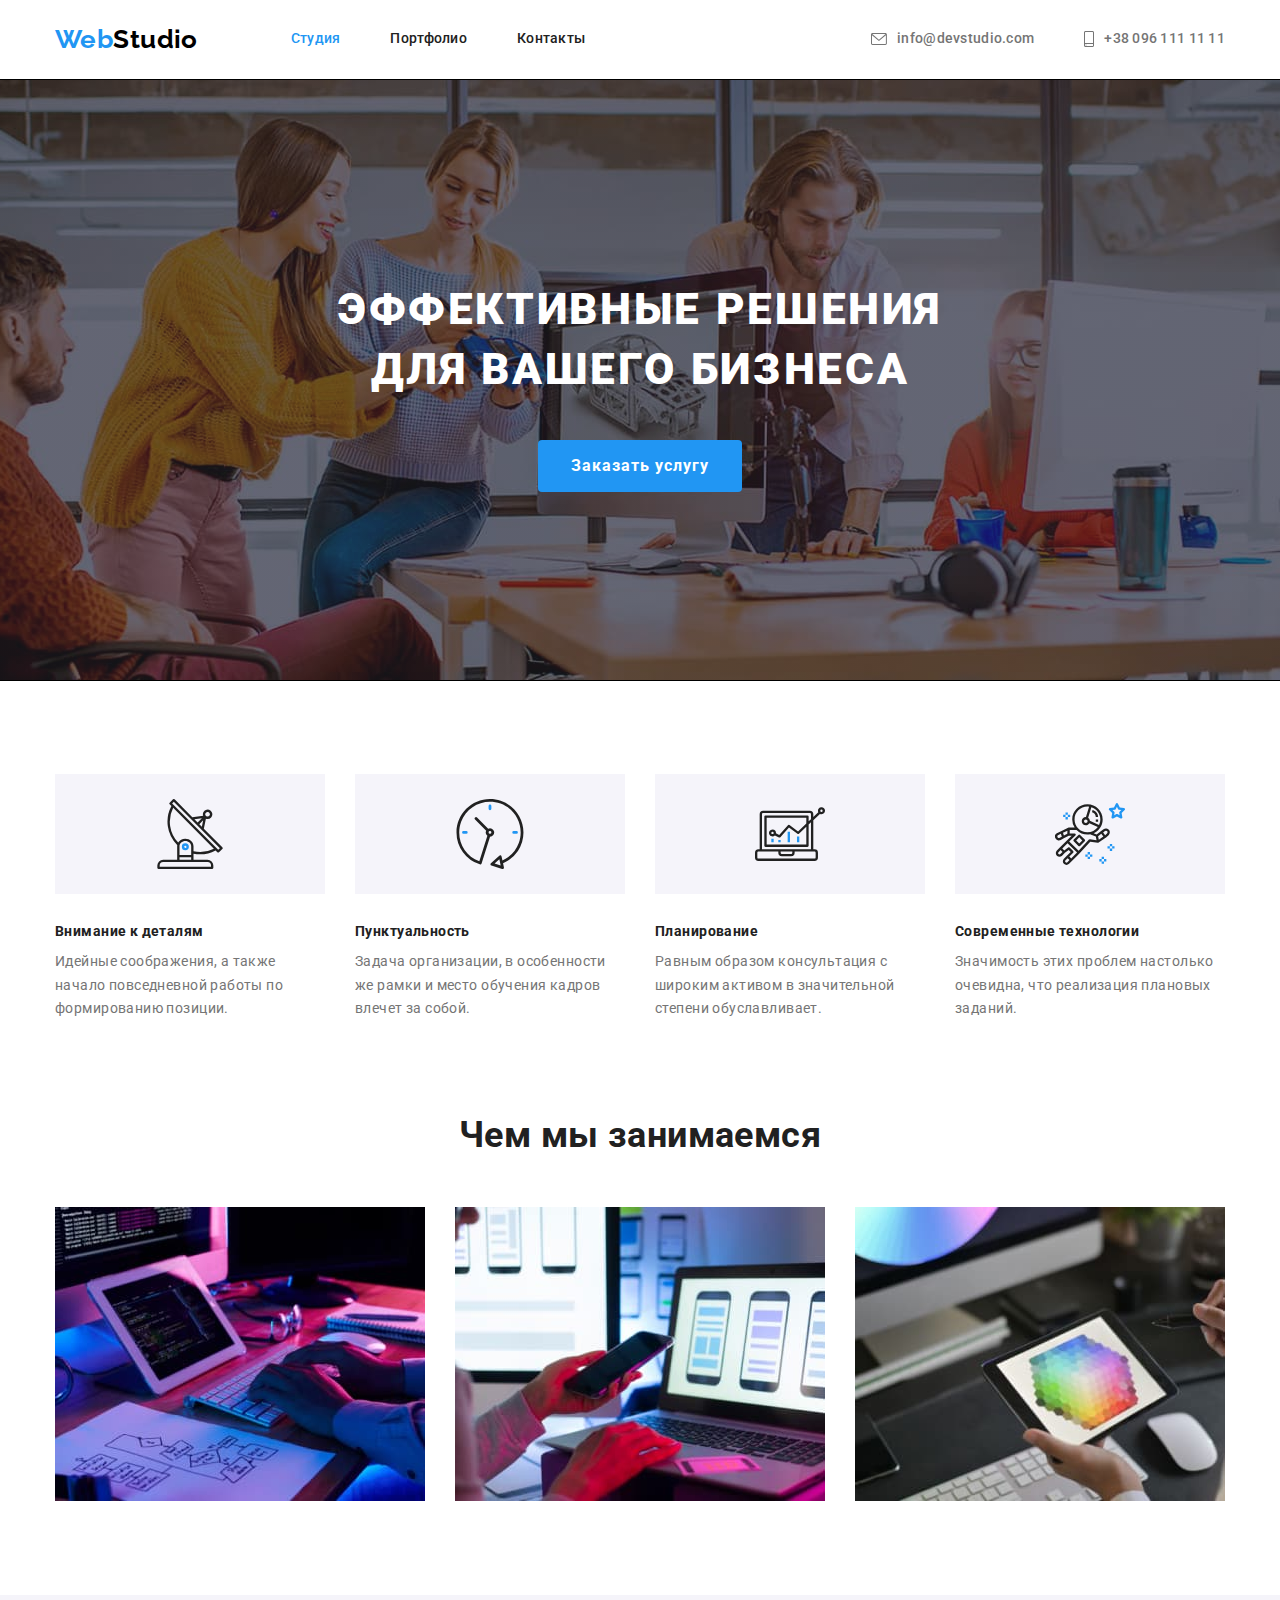
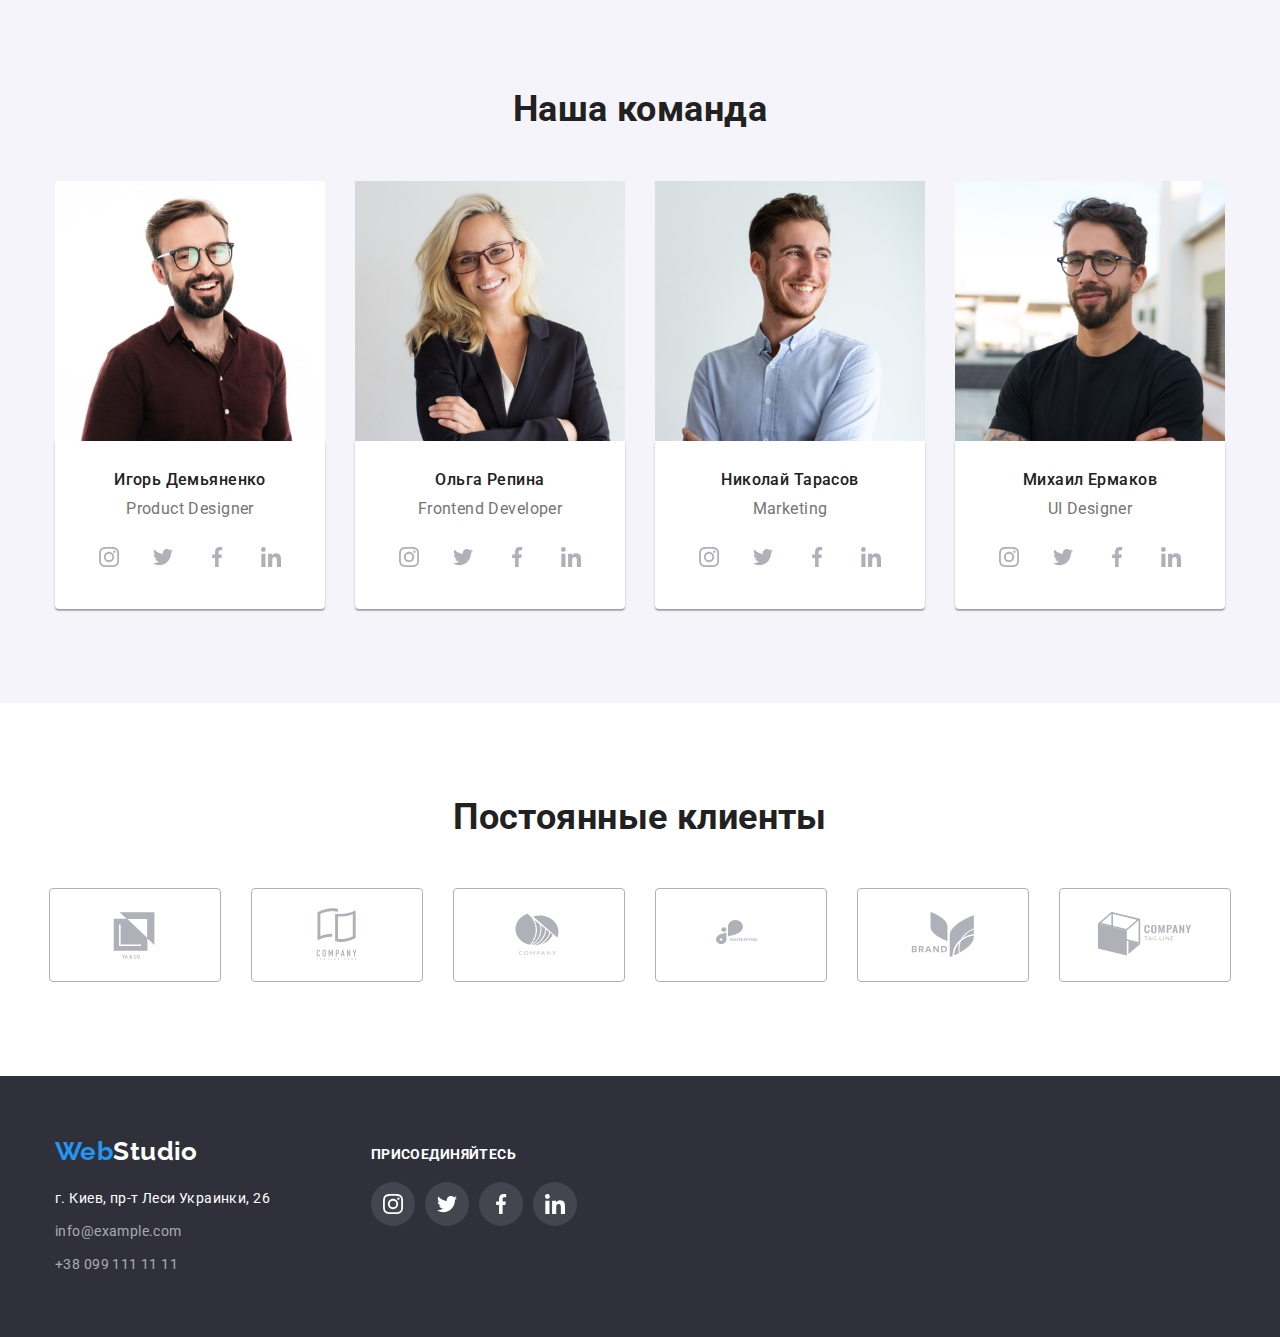
==== index.html @ cb054edd "start files" ====
<!DOCTYPE html>
<html lang="ru">
<head>
    <meta charset="UTF-8">
    <meta http-equiv="X-UA-Compatible" content="IE=edge">
    <meta name="viewport" content="width=device-width, initial-scale=1.0">
    <title>Web Studio</title>
    <link rel="preconnect" href="https://fonts.googleapis.com">
    <link rel="preconnect" href="https://fonts.gstatic.com" crossorigin>
    <link href="https://fonts.googleapis.com/css2?family=Raleway:wght@700&family=Roboto:wght@400;500;700;900&display=swap"
    rel="stylesheet">
    <link rel="stylesheet" href="https://cdnjs.cloudflare.com/ajax/libs/modern-normalize/1.1.0/modern-normalize.min.css">
    <link rel="stylesheet" href="./css/styles.css">
   
</head>
<body>
    
    <!--шапка-->
    <header class="page-header">
        <!--навігація-->
        <div class="container gen-nav">
            <nav class="main-nav">
                <a href="./index.html" class="logo"><span class="logo-web">Web</span>Studio</a>
                <ul class="navigation list">
                    <li class="item"><a href="./index.html" class="link current">Студия</a></li>
                    <li class="item"><a href="./portfolio.html" class="link">Портфолио</a></li>
                    <li class="item"><a href="" class="link">Контакты</a></li>
                </ul>
            </nav>
        <!--контакти-->
            <ul class="contacts list">
                <li class="item">
                    <svg class="icon-contact" width="16" height="12">
                        <use href="./images/sprite.svg#icon-envelope"></use>
                    </svg>
                    <a href="mailto:info@devstudio.com" class="link">info@devstudio.com</a></li>
                <li class="item">
                    <svg class="icon-contact" width="10" height="16">
                        <use href="./images/sprite.svg#icon-smartphone"></use>
                    </svg>
                    <a href="tel:+380961111111" class="link">+38 096 111 11 11</a></li>
             </ul>
        </div>
       
     
    </header>
    <!--головий контент стортінки-->
    <main>
        
    <!--герой--> 
        <section class="section hero">
            <h1 class="title centered">Эффективные решения для вашего бизнеса</h1>
            <button type="button" class="button main">Заказать услугу</button>
        </section>
        <!--Особенности-->
        <section class="features section section-bottom">
            <div class="container">
                <h2 class="title-main">Особенности</h2>
                <ul class="list list-collection">
                    <li class="item">
                        <div class="box-icon-features">
                            <svg class="icon-features">
                                <use href="./images/sprite.svg#icon-antenna"></use>
                            </svg>
                        </div>
                        <h3 class="title">Внимание к деталям</h3>
                        <p class="text">Идейные соображения, а также начало повседневной работы по формированию позиции.</p>
                    </li>
                    <li class="item">
                        <div class="box-icon-features">
                            <svg class="icon-features">
                            <use href="./images/sprite.svg#icon-clock"></use>
                        </svg></div>
                        
                        <h3 class="title">Пунктуальность</h3>
                        <p class="text">Задача организации, в особенности же рамки и место обучения кадров влечет за собой.</p>
                    </li>
                    <li class="item">
                        <div class="box-icon-features">
                            <svg class="icon-features">
                                <use href="./images/sprite.svg#icon-diagram"></use>
                            </svg>
                        </div>
                        
                        <h3 class="title">Планирование</h3>
                        <p class="text">Равным образом консультация с широким активом в значительной степени обуславливает.</p>
                    </li>
                    <li class="item">
                        <div class="box-icon-features">
                            <svg class="icon-features">
                                <use href="./images/sprite.svg#icon-astronaut"></use> </svg>
                        </div>
                                           
                        <h3 class="title">Современные технологии</h3>
                        <p class="text">Значимость этих проблем настолько очевидна, что реализация плановых заданий.</p>
                    </li>
                </ul>
            </div>
        </section>
        <!--Чем мы занимаемся-->
        <section class="working section">
            <div class="container">
                <h2 class="title centered">Чем мы занимаемся</h2>
                <ul class="works list list-collection">
                    <li class="item"><img src="./images/box_1.jpg" alt="Разработка продукта" width="370"></li>
                    <li class="item"><img src="./images/box_2.jpg" alt="Создание визуальных эффектов" width="370"></li>
                    <li class="item"><img src="./images/box_3.jpg" alt="Дизайн" width="370"></li>
                </ul>
            </div>
        </section>
        <!--Наша команда-->
        <section class="team section">
            <div class="container">
                <h2 class="title centered">Наша команда</h2>
                <ul class="list list-collection">
                    <li class="item">
                        <img class="team-img" src="./images/card-1.jpg" alt="Игорь Демьяненко" width="270">
                        <div class="team-card-title">
                        <h3 class="name centered">Игорь Демьяненко</h3>
                        <p class="position centered">Product Designer</p>
                        <ul class="social-list list">
                            <li class="social-item">
                                <a class="social-link" href="">
                                    <svg class="social-icon">
                                    <use href="./images/sprite.svg#icon-instagram"></use>
                                    </svg>
                                </a>
                            </li>
                            <li class="social-item">
                                <a class="social-link" href="">
                                    <svg class="social-icon">
                                    <use href="./images/sprite.svg#icon-twitter"></use>
                                    </svg>
                                </a>
                            </li>
                            <li class="social-item">
                                <a href="" class="social-link">
                                    <svg class="social-icon">
                                        <use href="./images/sprite.svg#icon-facebook"></use>
                                    </svg>
                                </a>
                            </li>
                            <li class="social-item">
                                <a class="social-link" href="">
                                    <svg class="social-icon">
                                    <use href="./images/sprite.svg#icon-linkedin"></use>
                                    </svg>
                                </a>
                            </li>
                        </ul>
                        </div>
                                              
                    </li>
                    <li class="item">
                        <img class="team-img" src="./images/card_2.jpg" alt="Ольга Репина" width="270">
                        <div class="team-card-title">
                        <h3 class="name centered">Ольга Репина</h3>
                        <p class="position centered">Frontend Developer</p>
                        <ul class="social-list list">
                            <li class="social-item">
                                <a class="social-link" href="">
                                    <svg class="social-icon">
                                        <use href="./images/sprite.svg#icon-instagram"></use>
                                    </svg>
                                </a>
                            </li>
                            <li class="social-item">
                                <a class="social-link" href="">
                                    <svg class="social-icon">
                                        <use href="./images/sprite.svg#icon-twitter"></use>
                                    </svg>
                                </a>
                            </li>
                            <li class="social-item">
                                <a href="" class="social-link">
                                    <svg class="social-icon">
                                        <use href="./images/sprite.svg#icon-facebook"></use>
                                    </svg>
                                </a>
                            </li>
                            <li class="social-item">
                                <a class="social-link" href="">
                                    <svg class="social-icon">
                                        <use href="./images/sprite.svg#icon-linkedin"></use>
                                    </svg>
                                </a>
                            </li>
                        </ul>
                        </div>
                    </li>         
                
                    <li class="item">
                        <img class="team-img" src="./images/card_3.jpg" alt="Николай Тарасов" width="270">
                        <div class="team-card-title">
                        <h3 class="name centered">Николай Тарасов</h3>
                        <p class="position centered">Marketing</p>
                        <ul class="social-list list">
                            <li class="social-item">
                                <a class="social-link" href="">
                                    <svg class="social-icon">
                                        <use href="./images/sprite.svg#icon-instagram"></use>
                                    </svg>
                                </a>
                            </li>
                            <li class="social-item">
                                <a class="social-link" href="">
                                    <svg class="social-icon">
                                        <use href="./images/sprite.svg#icon-twitter"></use>
                                    </svg>
                                </a>
                            </li>
                            <li class="social-item">
                                <a href="" class="social-link">
                                    <svg class="social-icon">
                                        <use href="./images/sprite.svg#icon-facebook"></use>
                                    </svg>
                                </a>
                            </li>
                            <li class="social-item">
                                <a class="social-link" href="">
                                    <svg class="social-icon">
                                        <use href="./images/sprite.svg#icon-linkedin"></use>
                                    </svg>
                                </a>
                            </li>
                        </ul>
                        </div>
                    </li>
                    <li class="item">
                        <img class="team-img" src="./images/card_4.jpg" alt="Михаил Ермаков" width="270">
                        <div class="team-card-title">
                        <h3 class="name centered">Михаил Ермаков</h3>
                        <p class="position centered">UI Designer</p>
                        <ul class="social-list list">
                            <li class="social-item">
                                <a class="social-link" href="">
                                    <svg class="social-icon">
                                        <use href="./images/sprite.svg#icon-instagram"></use>
                                    </svg>
                                </a>
                            </li>
                            <li class="social-item">
                                <a class="social-link" href="">
                                    <svg class="social-icon">
                                        <use href="./images/sprite.svg#icon-twitter"></use>
                                    </svg>
                                </a>
                            </li>
                            <li class="social-item">
                                <a href="" class="social-link">
                                    <svg class="social-icon">
                                        <use href="./images/sprite.svg#icon-facebook"></use>
                                    </svg>
                                </a>
                            </li>
                            <li class="social-item">
                                <a class="social-link" href="">
                                    <svg class="social-icon">
                                        <use href="./images/sprite.svg#icon-linkedin"></use>
                                    </svg>
                                </a>
                            </li>
                        </ul>
                        </div>
                    </li>
                
                </ul>
            </div>
        </section>
        <!--   клиенти      -->
        <section class="clients section">
            <div class="container">
                <h2 class="title centered">Постоянные клиенты</h2>
                <ul class="clients-list list">
                    <li class="clients-item">
                        <a class="clients-link" href="">
                            <svg class="clients-icon">
                                <use href="./images/sprite.svg#icon-Logo-1"></use>
                            </svg>
                        </a>
                    </li>
                    <li class="clients-item">
                        <a class="clients-link" href="">
                            <svg class="clients-icon">
                                <use href="./images/sprite.svg#icon-Logo-2"></use>
                            </svg>
                        </a>
                    </li>
                    <li class="clients-item">
                        <a class="clients-link" href="">
                            <svg class="clients-icon">
                                <use href="./images/sprite.svg#icon-Logo-3"></use>
                            </svg>
                        </a>
                    </li>
                    <li class="clients-item">
                        <a class="clients-link" href="">
                            <svg class="clients-icon">
                                <use href="./images/sprite.svg#icon-Logo-4"></use>
                            </svg>
                        </a>
                    </li>
                    <li class="clients-item">
                        <a class="clients-link" href="">
                            <svg class="clients-icon">
                                <use href="./images/sprite.svg#icon-Logo-5"></use>
                            </svg>
                        </a>
                    </li>
                    <li class="clients-item">
                        <a class="clients-link" href="">
                            <svg class="clients-icon">
                                <use href="./images/sprite.svg#icon-Logo-6"></use>
                            </svg>
                        </a>
                    </li>
                </ul>
            </div>
        </section>
    </main>
    <!--футер-->
    <footer class="page-footer">
        <div class="main-footer-menu container">
            <div>
                <a href="./index.html" class="logo footer"><span class="logo-web">Web</span>Studio</a>
                <address>
                    <div class="footer-menu">
                        <ul class="adds list">
                            <li class="adds-item">
                                <a href="https://goo.gl/maps/piqngm7oDQpEDh6u6" target="_blank" rel="noopener nofollow noreferrer"
                                    class="location">г. Киев, пр-т Леси
                                    Украинки, 26</a>
                            </li>
                            <li class="adds-item">
                                <a href="mailto:info@example.com" class="link">info@example.com</a>
                            </li>
                            <li class="adds-item">
                                <a href="tel:+380991111111" class="link">+38 099 111 11 11</a>
                            </li>
                        </ul>
                    </div>
                </address>
            </div>
               <div class="footer-social-list">
                <h2 class="footer-title">присоединяйтесь</h2>
                <ul class="social-list list">
                    <li class="social-item footer-social-item">
                        <a class="social-link" href="">
                            <svg class="social-icon footer-social-icon">
                                <use href="./images/sprite.svg#icon-instagram"></use>
                            </svg>
                        </a>
                    </li>
                    <li class="social-item footer-social-item">
                        <a class="social-link" href="">
                            <svg class="social-icon footer-social-icon">
                                <use href="./images/sprite.svg#icon-twitter"></use>
                            </svg>
                        </a>
                    </li>
                    <li class="social-item footer-social-item">
                        <a class="social-link" href="">
                            <svg class="social-icon footer-social-icon">
                                <use href="./images/sprite.svg#icon-facebook"></use>
                            </svg>
                        </a>
                    </li>
                    <li class="social-item footer-social-item">
                        <a class="social-link" href="">
                            <svg class="social-icon footer-social-icon">
                                <use href="./images/sprite.svg#icon-linkedin"></use>
                            </svg>
                        </a>
                    </li>
                </ul>
            
            </div>     
        </div>
    </footer>
    
</body>
</html>
---- css/styles.css ----
:root {
    --primary-text-color: #757575;
    --title-color: #212121;
    --accent-color: #2196F3;
    --logo-color: #000000;
    --primary-white-color: #FFFFFF;
    --btn-bg-color: #F5F4FA;
    --bg-grey-color: #F5F4FA;
    --bg-dark-color: #2F303A;
    --border-hdr-color: #ECECEC;
}

body {
    color: var(--primary-text-color);
    background-color: var(--primary-white-color);
    font-family: 'Roboto', sans-serif;
    letter-spacing: 0.03em;
    font-size: 14px;
}
img {
    display: block;
    border: 0;
}

.list {
    list-style: none;
    padding: 0;
    margin: 0;
}

.contacts .link:hover,
.contacts .link:focus {
    color: var(--accent-color);
}
.list-collection{
    display: flex;
    flex-wrap: wrap;
    gap: 30px;
}
.centered {
    text-align: center;
}


/* логотип */
.logo {
    margin-right: 93px;
    color: var(--logo-color);
}
.logo-web {
    color: var(--accent-color);
}
.logo,
.logo-web{
    display: flex;
    font-family: 'Raleway';
    font-weight: 700;
    font-size: 26px;
    line-height: 1.19;
    text-decoration: none;
}

/* навигация сайта */
.page-header{
    padding-top: 24px;
    padding-bottom: 24px;
    border-bottom: 1px solid var(--border-hdr-color);
}
.gen-nav{
    display: flex;
    align-items: center;
    justify-content: space-between;
}
.main-nav{
    align-items: center;
    display: flex;

}
.navigation{
    display: flex;
    column-gap: 50px;
}

.navigation .link {
    display: block;
    color: var(--title-color);
    font-weight: 500;
    line-height: 1.14;
    letter-spacing: 0.02em;
    text-decoration: none;
}
.navigation .link:hover,
.navigation .link:focus {
    color: var(--accent-color);
}
.navigation .link.current {
    color: var(--accent-color);
}
/* контакти */
.contacts{
    display: flex;
    align-items: center;
    gap: 50px;
    }
    .contacts .item{
        display: flex;
        align-items: center;
    }

.contacts .link {
    color: var(--primary-text-color);
    font-weight: 500;
    line-height: 1.14;
    letter-spacing: 0.02em;
    text-decoration: none;
}
.container {
    margin-right: auto;
    margin-left: auto;
    width: 1200px;
    padding: 0 15px;
}

.icon-contact {
    margin-right: 10px;
   
}

/* герой */
.hero {
    max-width: 1600px;
    height: 600px;
    margin-left: auto;
    margin-right: auto;
    outline: 1px solid black;
    background-color: #C4C4C4;    background-image:linear-gradient(to right,
        rgba(47, 48, 58, 0.4),
        rgba(47, 48, 58, 0.4)),
    url(../images/hero-bgi.jpg);
    background-repeat: no-repeat;
    background-size: cover;
    background-position: center;
}
.hero .title{
    width: 700px;
    margin-top: 106px;
    margin-bottom: 40px;
    margin-right: auto;
    margin-left: auto;
    color: var(--primary-white-color);
    font-weight: 900;
    font-size: 44px;
    line-height: 1.36;
    letter-spacing: 0.06em;
    text-transform: uppercase;
}
.section{
    padding-top: 94px;
    padding-bottom: 94px;
}



/* button */
.button.main {
    display: block;
    margin: auto;
    border: 1px solid transparent;
    border-radius: 4px;
    padding: 10px 32px;
    min-width: 200px;
    font-family: inherit;
    color: var(--primary-white-color);
    background-color: var(--accent-color);
    font-weight: 700;
    font-size: 16px;
    line-height: 1.87;
    letter-spacing: 0.06em;
    cursor: pointer;
}
.button.main:hover{
    background: #188CE8;
}
.button.filter {
    display: block;
    font-family: inherit;
    border: 1px solid transparent;
    border-radius: 4px;
    padding: 6px 22px;
    color: var(--title-color);
    background-color: var(--btn-bg-color);
    font-weight: 500;
    font-size: 16px;
    line-height: 1.62;
    letter-spacing: 0.03em;
    cursor: pointer;

}
.button.filter:hover,
.button.filter:focus {
    color: var(--primary-white-color);
    background-color: var(--accent-color);
}
/* Особенности */
.section-bottom{
    padding-bottom: 0;
}
.features .title-main,
.portfolio .title {
    position: absolute;
    width: 1px;
    height: 1px;
    margin: -1px;
    border: 0;
    padding: 0;
    white-space: nowrap;
    clip-path: inset(100%);
    clip: rect(0 0 0 0);
    overflow: hidden;
}


.features .item{
    width: calc((100% - 90px) / 4 );
}

.features .title {
    margin-top: 0;
    margin-bottom: 10px;
    color: var(--title-color);
    font-size: 14px;
    line-height: 1.14;
    text-decoration: none;
}
.features .text{
    line-height: 1.7;
    margin-top: 0;
    margin-bottom: 0;
}
.box-icon-features{
    display: flex;
    width: 270px;
    height: 120px;
    background-color: var(--bg-grey-color);
    justify-content: center;
    align-items: center;
    margin-bottom: 30px;
}

.icon-features{
    width: 70px;
    height: 70px;
    justify-content: center;
    align-items: center;
}
/* Чем мы занимаемся */
.working .title,
.clients .title{
    margin-top: 0;
    margin-bottom: 50px;
    
}

.working .title,
.team .title,
.clients .title {
    color: var(--title-color);
    font-size: 36px;
    line-height: 1.16;
}

.works .item{
    width: calc((100% - 60px) / 3);
}

/* Наша команда */
.team {
    background-color: var(--bg-grey-color);
}

.team .item{
    width: calc((100% - 90px) / 4);
}

.team .title{
    margin-top: 0;
    margin-bottom: 50px;
}

.team .name {
    margin-bottom: 10px;
    margin-top: 0;
    color: var(--title-color);
    font-weight: 500;
    font-size: 16px;
    line-height: 1.18; 
}
.team .position {
    margin-top: 0;
    margin-bottom: 16px;
    font-size: 16px;
    line-height: 1.18;   
}
.team-card-title{
    padding-top: 30px;
    padding-bottom: 30px;
    padding-right: 10px;
    padding-left: 10px;
    box-shadow: 0px 1px 3px rgba(0, 0, 0, 0.12), 0px 1px 1px rgba(0, 0, 0, 0.14), 0px 2px 1px rgba(0, 0, 0, 0.2);
    border-radius: 0px 0px 4px 4px;
    background-color: var(--primary-white-color);
}

.social-list{
    display: flex;
    justify-content: center;
    column-gap: 10px;

}

.social-link{
    display: flex;
    justify-content: center;
    align-items: center;
    width: 44px;
    height: 44px;
    border-radius: 50%;
}

.social-link:hover,
.social-link:focus {
    background-color: var(--accent-color);
}
.social-icon{
    width: 20px;
    height: 20px;
    fill: #AFB1B8;
}

.social-link:hover .social-icon,
.social-link:focus .social-icon{
    fill: var(--primary-white-color);
}

/* клиенти */

.clients-list{
    display: flex;
    justify-content: center;
    column-gap: 30px;
}
.clients-item{
    border: 1px solid #AFB1B8;
    border-radius: 4px;
}
.clients-link{
    display: flex;
    justify-content: center;
    align-items: center;
    width: 170px;
    height: 92px;

}
.clients-icon{
    width: 106px;
    height: 60px;
    fill: #AFB1B8;
}
.clients-link:hover,
.clients-link:focus{
    border: 1px solid var(--accent-color);
    box-shadow: 0px 4px 4px rgba(0, 0, 0, 0.25),
                0px 4px 4px rgba(0, 0, 0, 0.25);
   
}
.clients-link:hover .clients-icon,
.clients-link:focus .clients-icon{
    fill: var(--accent-color);
}


/* портфолио */
.portfolio .project{
    color: var(--title-color);
    font-size: 18px;
    line-height: 2; 
    letter-spacing: 0.06em;
}
.portfolio .desc{
    font-size: 16px;
    line-height: 1.87;
}
.button.filter.current {
    background-color: var(--accent-color);
    color: var(--primary-white-color);
}
.menu.list {
    display: flex;
    justify-content: center;
    gap: 8px;
    margin-top: 0;
    margin-bottom: 50px;
}
.menu-item:hover,
.menu-item:focus{
    box-shadow: 0px 3px 1px rgba(0, 0, 0, 0.1),
        0px 1px 2px rgba(0, 0, 0, 0.08),
        0px 2px 2px rgba(0, 0, 0, 0.12);
}

.product .project{
    margin-top: 0;
    margin-bottom: 4px;
}
.product .desc{
    margin-top: 0;
    margin-bottom: 0;
}
.project-title {
    padding-top: 20px;
    padding-bottom: 20px;
    padding-right: 24px;
    padding-left: 24px;
    border: 1px solid #EEEEEE;
    border-top: 1px solid transparent;
}
.product .item{
    width: calc((100% - 60px) / 3);
}
.product-item:hover{
    box-shadow: 0px 1px 1px rgba(0, 0, 0, 0.12),
        0px 4px 4px rgba(0, 0, 0, 0.06),
        1px 4px 6px rgba(0, 0, 0, 0.16);
}

/* футер */
address {
    font-style: normal;
}

.page-footer {
    background-color: var(--bg-dark-color);
    padding-top: 60px;
    padding-bottom: 60px;
}
.logo.footer{
    margin-bottom: 20px;
    color: var(--primary-white-color);
}

.adds {
    display: flex;
    flex-direction: column;
    gap: 9px;
    line-height: 1.7;
}

.adds .location {
    color: var(--primary-white-color);
    text-decoration: none;
}
.adds .link {
    color: rgba(255, 255, 255, 0.6);
    text-decoration: none;
    
}
.adds .link:hover,
.adds .link:focus {
    color: var(--accent-color);
}
.main-footer-menu{
    display: flex;
    column-gap: 70px;
}
.footer-social-list{
    padding: 10px;
}
.fotter-menu {
    display: flex;
    justify-content: center;
    align-items: center;
}
.footer-social-item{
    background-color: rgba(255, 255, 255, 0.1);
    border-radius: 50%;
}

.footer-social-icon{
    fill: var(--primary-white-color);
}
.footer-title{
    margin-top: 0;
    margin-bottom: 20px;
    font-weight: 700;
    font-size: 14px;
    line-height: 16px;
    letter-spacing: 0.03em;
    text-transform: uppercase;
    color: var(--primary-white-color);
}
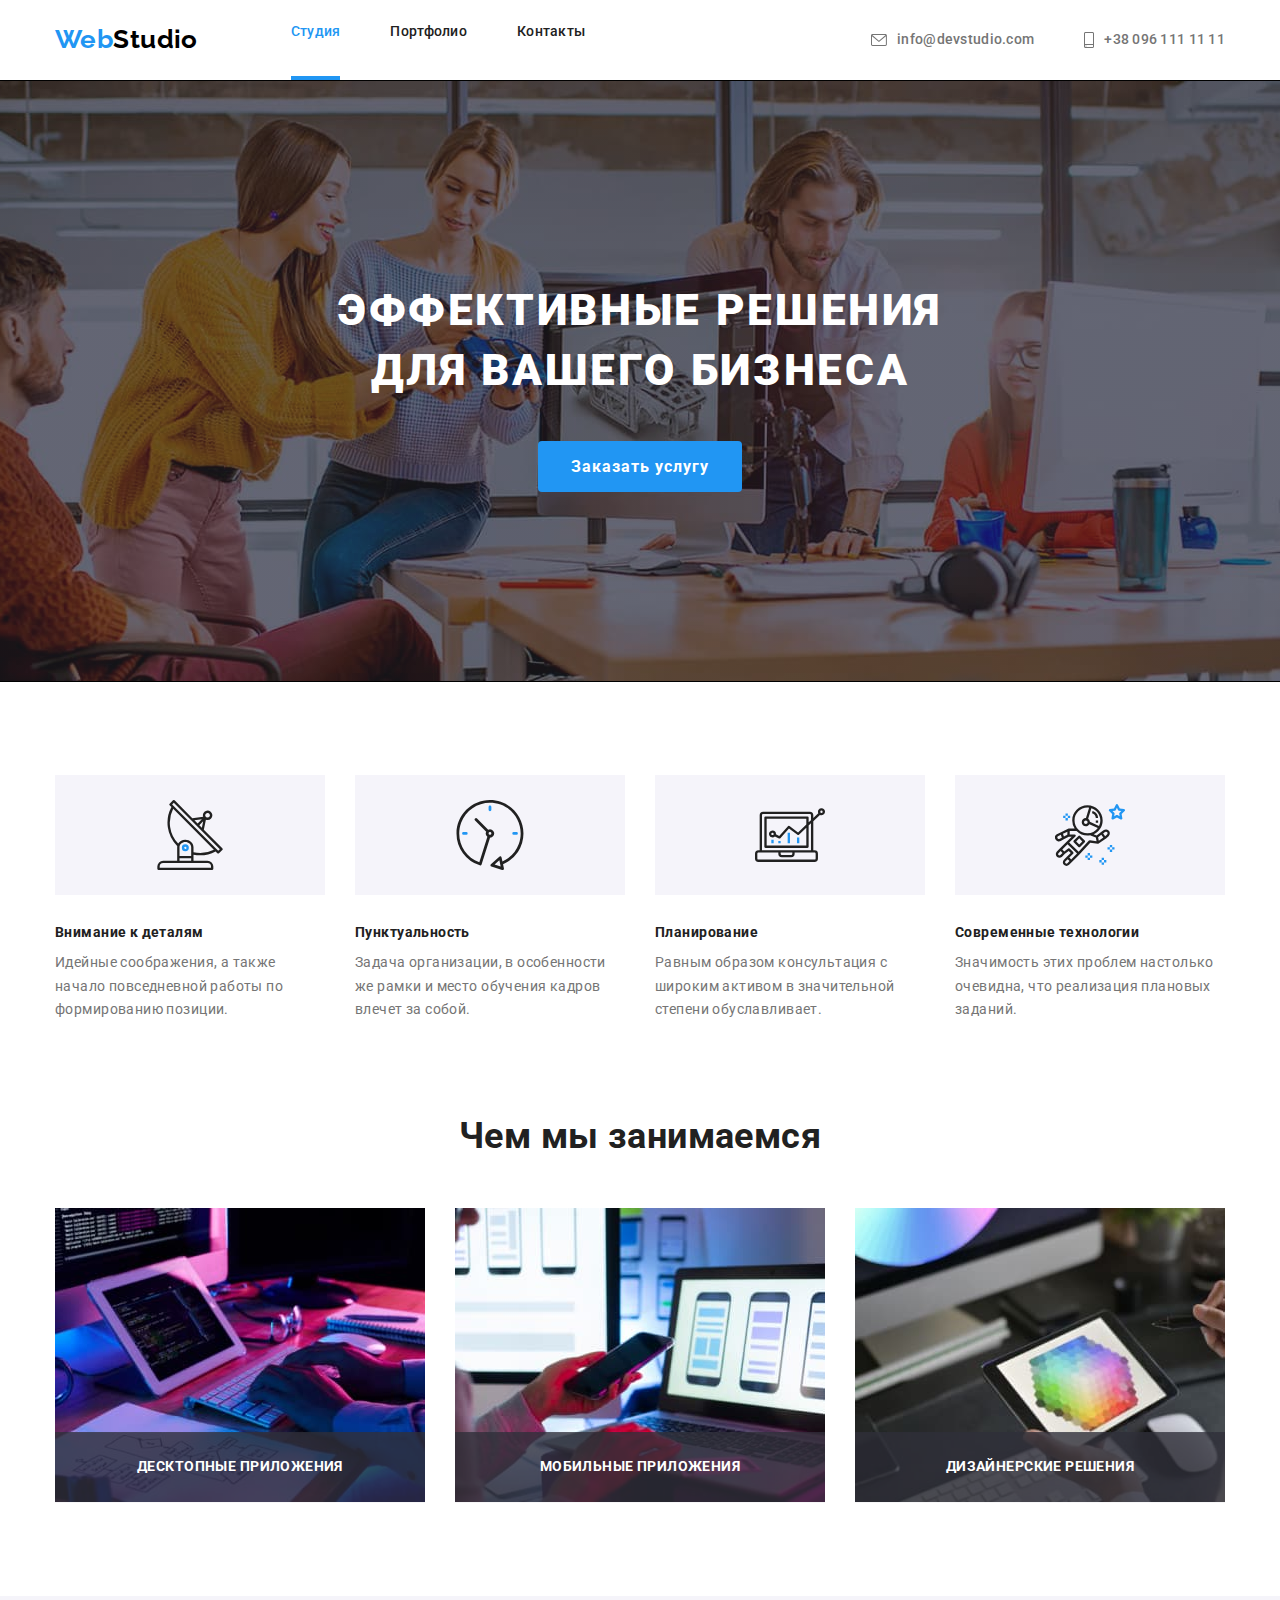
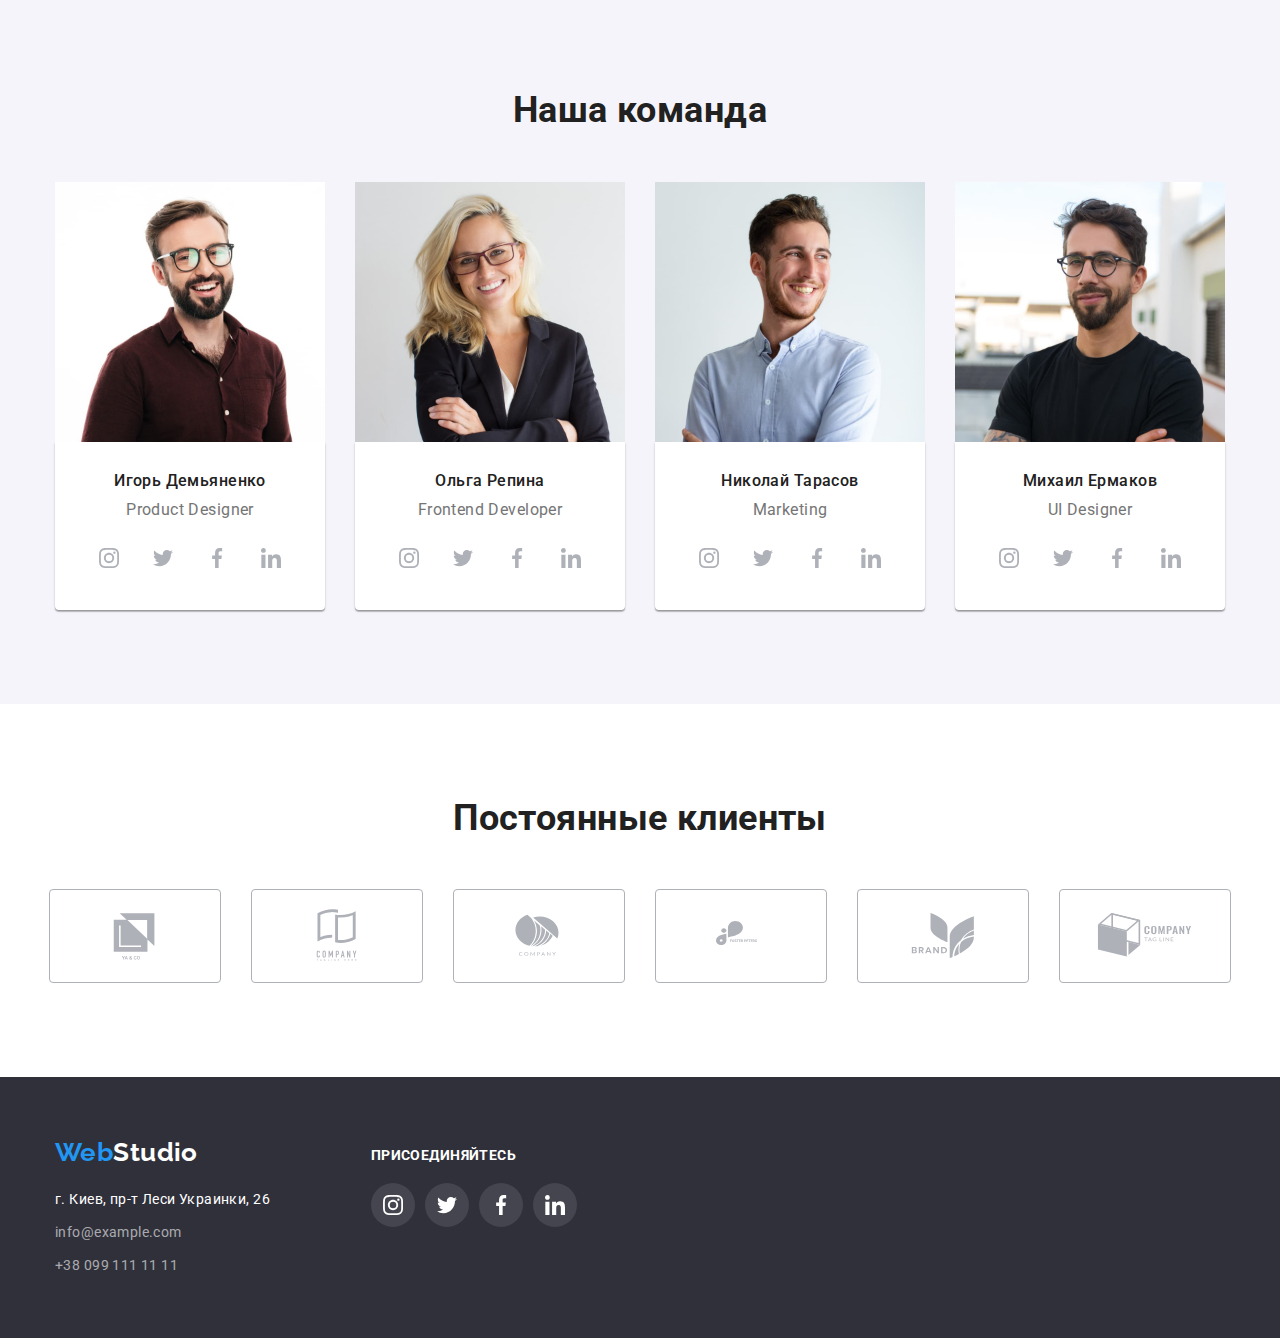
==== commit c5b7ccdc: "modal" ====
--- a/index.html
+++ b/index.html
@@ -50,7 +50,7 @@
     <!--герой--> 
         <section class="section hero">
             <h1 class="title centered">Эффективные решения для вашего бизнеса</h1>
-            <button type="button" class="button main">Заказать услугу</button>
+            <button type="button" class="button main" data-modal-open>Заказать услугу</button>
         </section>
         <!--Особенности-->
         <section class="features section section-bottom">
@@ -102,9 +102,21 @@
             <div class="container">
                 <h2 class="title centered">Чем мы занимаемся</h2>
                 <ul class="works list list-collection">
-                    <li class="item"><img src="./images/box_1.jpg" alt="Разработка продукта" width="370"></li>
-                    <li class="item"><img src="./images/box_2.jpg" alt="Создание визуальных эффектов" width="370"></li>
-                    <li class="item"><img src="./images/box_3.jpg" alt="Дизайн" width="370"></li>
+                    <li class="item">
+                        <div class="works-group">
+                            <img class="works-pic" src="./images/box_1.jpg" alt="Разработка продукта" width="370">
+                            <p class="works-overlay centered">Десктопные приложения</p></div>
+                    </li>
+                    <li class="item">
+                        <div>
+                            <img class="works-pic"  src="./images/box_2.jpg" alt="Создание визуальных эффектов" width="370">
+                            <p class="works-overlay centered">Мобильные приложения</p></div>
+                    </li>
+                    <li class="item">
+                        <div>
+                            <img class="works-pic" src="./images/box_3.jpg" alt="Дизайн" width="370">
+                            <p class="works-overlay centered">Дизайнерские решения</p></div>
+                    </li>
                 </ul>
             </div>
         </section>
@@ -377,6 +389,15 @@
             </div>     
         </div>
     </footer>
-    
+    <div class="backdrop is-hidden" data-modal>
+        <div class="modal">
+            <button class="modal-close-btn" data-modal-close>
+                <svg class="modal-close-btn-icon" width="18" height="18">
+                    <use href="./images/sprite.svg#icon-close-btn"></use>
+                </svg>
+            </button>
+        </div>
+    </div>
+    <script src="./jc/modal.js"></script>
 </body>
 </html> --- a/css/styles.css
+++ b/css/styles.css
@@ -8,6 +8,7 @@
     --bg-grey-color: #F5F4FA;
     --bg-dark-color: #2F303A;
     --border-hdr-color: #ECECEC;
+    --transition-dur-func: 250ms cubic-bezier(0.4, 0, 0.2, 1);
 }
 
 body {
@@ -88,6 +89,7 @@
     line-height: 1.14;
     letter-spacing: 0.02em;
     text-decoration: none;
+    transition: color var(--transition-dur-func);
 }
 .navigation .link:hover,
 .navigation .link:focus {
@@ -95,6 +97,15 @@
 }
 .navigation .link.current {
     color: var(--accent-color);
+}
+.link.current::after{
+    display: inline-block;
+    content: "";
+    width: 100%;
+    height: 4px;
+    background-color: var(--accent-color);
+    position: relative;
+    bottom: -28px;
 }
 /* контакти */
 .contacts{
@@ -113,6 +124,7 @@
     line-height: 1.14;
     letter-spacing: 0.02em;
     text-decoration: none;
+    transition: color var(--transition-dur-func);
 }
 .container {
     margin-right: auto;
@@ -177,9 +189,10 @@
     line-height: 1.87;
     letter-spacing: 0.06em;
     cursor: pointer;
+    transition: background-color var(--transition-dur-func);
 }
 .button.main:hover{
-    background: #188CE8;
+    background-color: #188CE8;
 }
 .button.filter {
     display: block;
@@ -194,6 +207,7 @@
     line-height: 1.62;
     letter-spacing: 0.03em;
     cursor: pointer;
+    transition: color var(--transition-dur-func), background-color var(--transition-dur-func);
 
 }
 .button.filter:hover,
@@ -270,7 +284,24 @@
 }
 
 .works .item{
+    position: relative;
     width: calc((100% - 60px) / 3);
+}
+.works-overlay{
+    position: absolute;
+    margin: 0;
+    width: 100%;
+    padding-top: 27px;
+    padding-bottom: 27px;
+    transform: translateY(-100%);
+    transition: transform var(--transition-dur-func);
+    font-weight: 700;
+        font-size: 14px;
+        line-height: 1.14;
+        letter-spacing: 0.03em;
+        text-transform: uppercase;
+        color: var(--primary-white-color);
+        background-color: rgba(47, 48, 58, 0.8);
 }
 
 /* Наша команда */
@@ -325,6 +356,7 @@
     width: 44px;
     height: 44px;
     border-radius: 50%;
+    transition: background-color var(--transition-dur-func);
 }
 
 .social-link:hover,
@@ -359,6 +391,7 @@
     align-items: center;
     width: 170px;
     height: 92px;
+    transition: box-shadow var(--transition-dur-func);
 
 }
 .clients-icon{
@@ -400,6 +433,9 @@
     gap: 8px;
     margin-top: 0;
     margin-bottom: 50px;
+}
+.menu-item{
+    transition: box-shadow var(--transition-dur-func);
 }
 .menu-item:hover,
 .menu-item:focus{
@@ -426,12 +462,40 @@
 }
 .product .item{
     width: calc((100% - 60px) / 3);
+    transition: box-shadow var(--transition-dur-func);
 }
 .product-item:hover{
     box-shadow: 0px 1px 1px rgba(0, 0, 0, 0.12),
         0px 4px 4px rgba(0, 0, 0, 0.06),
         1px 4px 6px rgba(0, 0, 0, 0.16);
 }
+.product-group{
+    position: relative;
+    overflow: hidden;
+}
+.product-group-overlay {
+    position: absolute;
+    bottom: 0;
+    left: 0;
+    width: 100%;
+    height: 100%;
+    margin: 0;
+    padding: 63px 24px;
+
+    text-align: center;
+    font-size: 18px;
+        line-height: 1.56;  
+        letter-spacing: 0.03em;
+        color: var(--primary-white-color);
+        background-color: rgba(33, 150, 243, 0.9);
+
+    transform: translateY(100%);
+    transition: transform var(--transition-dur-func);
+}
+.product-item:hover .product-group-overlay{
+    transform: translateY(0);
+}
+
 
 /* футер */
 address {
@@ -462,6 +526,7 @@
 .adds .link {
     color: rgba(255, 255, 255, 0.6);
     text-decoration: none;
+    transition: color var(--transition-dur-func);
     
 }
 .adds .link:hover,
@@ -499,4 +564,45 @@
     color: var(--primary-white-color);
 }
 
-
+.backdrop{
+    position: fixed;
+    top: 0;
+    left: 0;
+    z-index: 100;
+    width: 100%;
+    height: 100%;
+    background-color: rgba(0, 0, 0, 0.2);
+    transition: opacity 250ms linear, visibility 250ms linear;
+}
+.backdrop.is-hidden{
+    opacity: 0;
+    visibility: hidden;
+    pointer-events: none;
+}
+.modal{
+    position: absolute;
+    top: 50%;
+    left: 50%;
+    width: 528px;
+    height: 581px;
+    transform: translate(-50%, -50%);
+    background-color: var(--primary-white-color);
+
+}
+.modal-close-btn{
+    position: absolute;
+    top: 8px;
+    right: 8px;
+    display: flex;
+    justify-content: center;
+    align-items: center;
+    width: 30px;
+    height: 30px;
+    border: 1px solid rgba(0, 0, 0, 0.1);
+    border-radius: 50%;
+    background-color: var(--primary-white-color);
+    padding: 0;
+}
+.modal-close-btn-icon{
+
+}
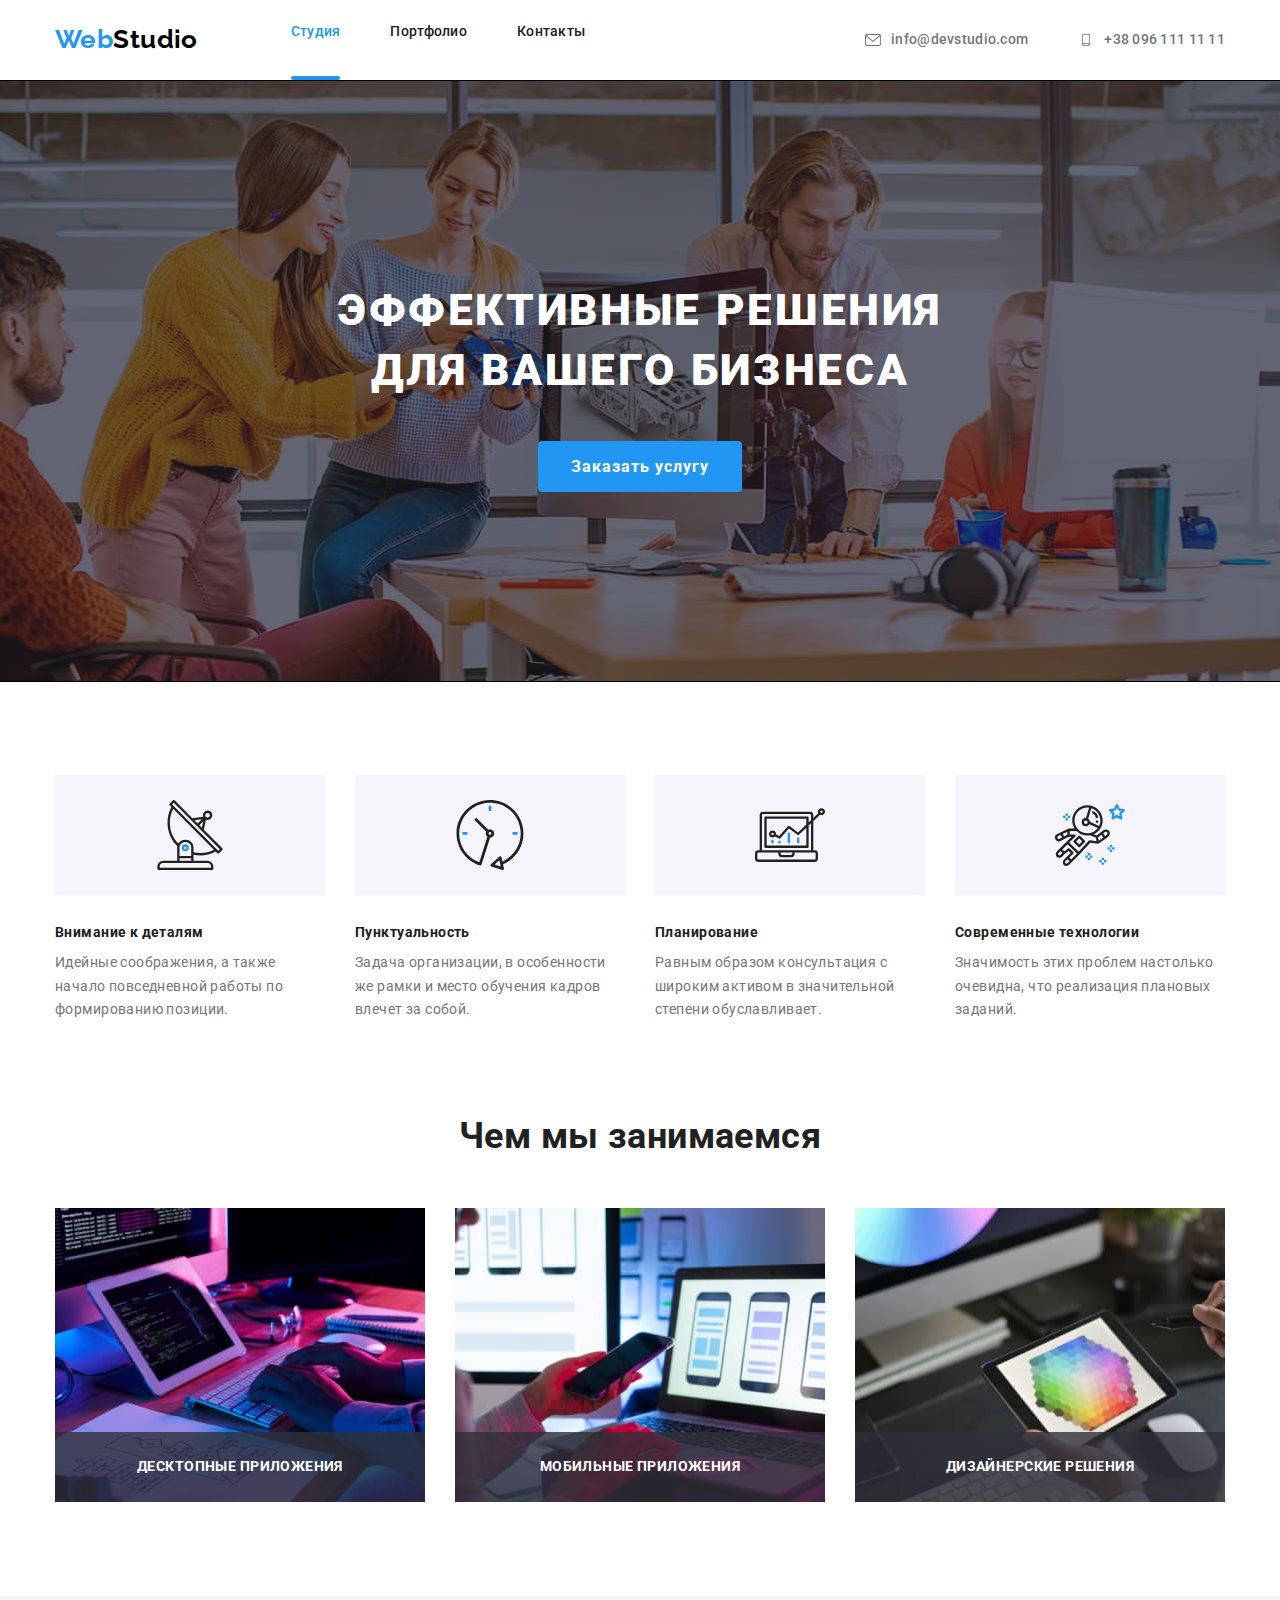
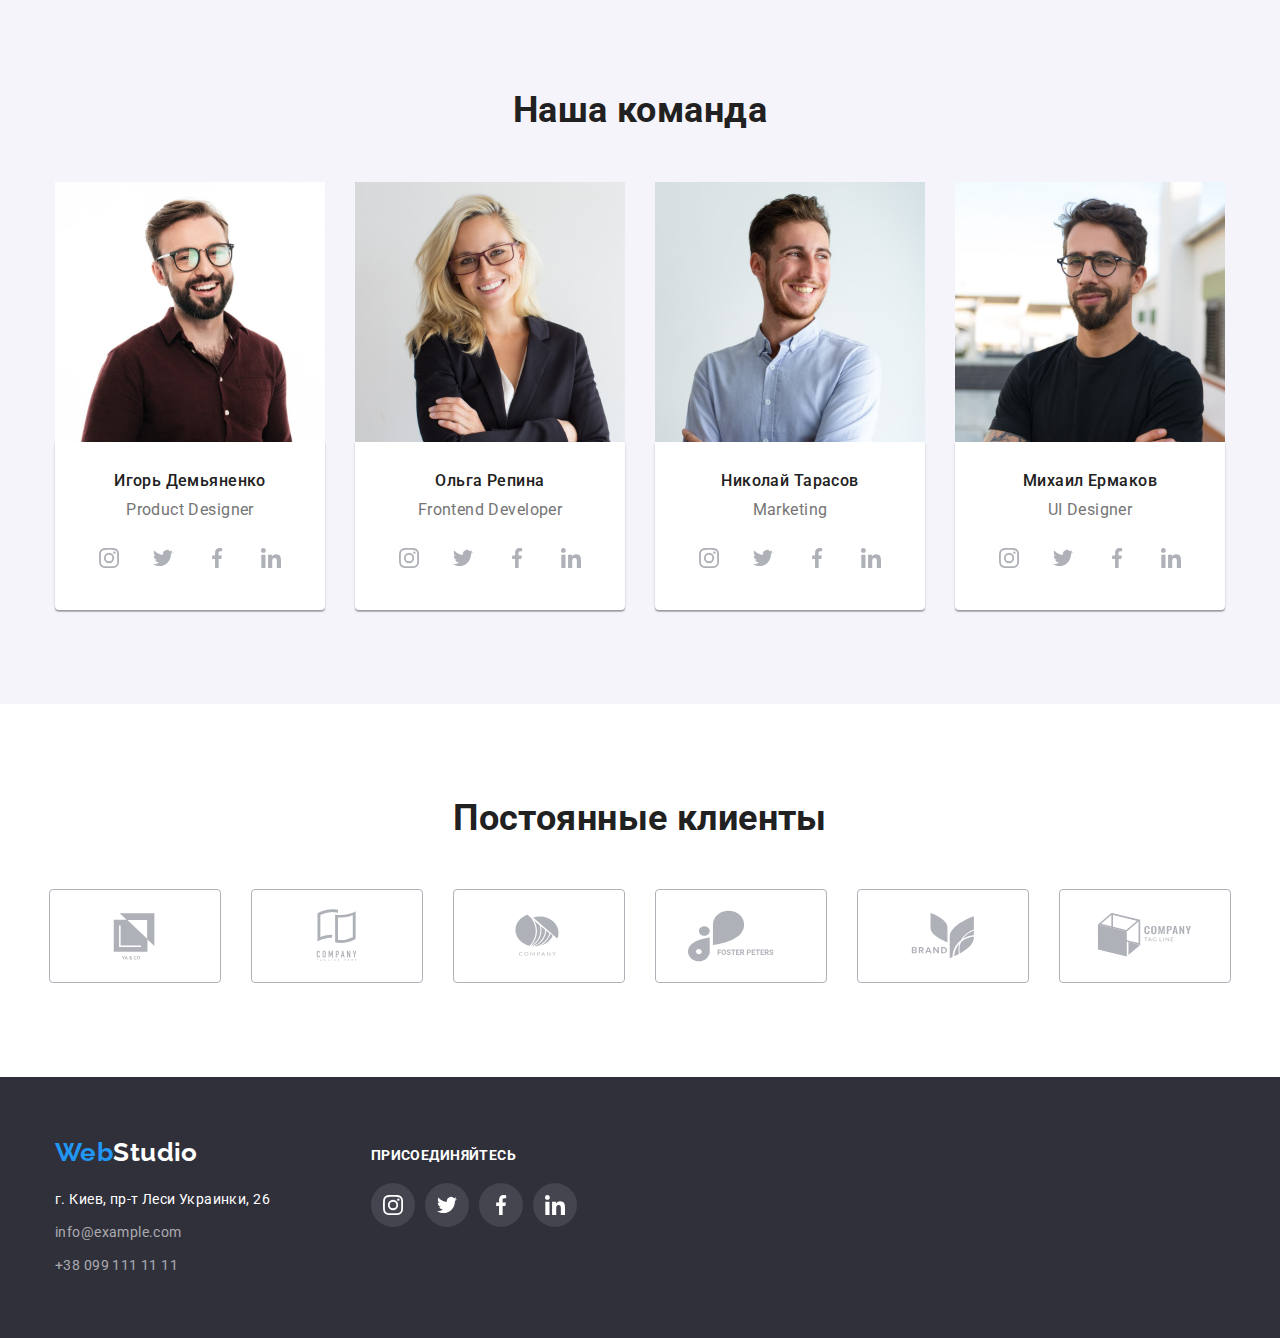
==== commit 8d976c6d: "modal" ====
--- a/index.html
+++ b/index.html
@@ -30,12 +30,12 @@
         <!--контакти-->
             <ul class="contacts list">
                 <li class="item">
-                    <svg class="icon-contact" width="16" height="12">
+                    <svg class="icon-contact viewbox">
                         <use href="./images/sprite.svg#icon-envelope"></use>
                     </svg>
                     <a href="mailto:info@devstudio.com" class="link">info@devstudio.com</a></li>
                 <li class="item">
-                    <svg class="icon-contact" width="10" height="16">
+                    <svg class="icon-contact">
                         <use href="./images/sprite.svg#icon-smartphone"></use>
                     </svg>
                     <a href="tel:+380961111111" class="link">+38 096 111 11 11</a></li>
@@ -392,7 +392,7 @@
     <div class="backdrop is-hidden" data-modal>
         <div class="modal">
             <button class="modal-close-btn" data-modal-close>
-                <svg class="modal-close-btn-icon" width="18" height="18">
+                <svg class="modal-close-btn-icon">
                     <use href="./images/sprite.svg#icon-close-btn"></use>
                 </svg>
             </button>
--- a/css/styles.css
+++ b/css/styles.css
@@ -29,10 +29,8 @@
     margin: 0;
 }
 
-.contacts .link:hover,
-.contacts .link:focus {
-    color: var(--accent-color);
-}
+
+
 .list-collection{
     display: flex;
     flex-wrap: wrap;
@@ -103,6 +101,7 @@
     content: "";
     width: 100%;
     height: 4px;
+    border-radius: 2px;
     background-color: var(--accent-color);
     position: relative;
     bottom: -28px;
@@ -113,9 +112,10 @@
     align-items: center;
     gap: 50px;
     }
-    .contacts .item{
-        display: flex;
-        align-items: center;
+.contacts .item{
+    display: flex;
+    align-items: center;
+    transition: color var(--transition-dur-func);
     }
 
 .contacts .link {
@@ -126,6 +126,16 @@
     text-decoration: none;
     transition: color var(--transition-dur-func);
 }
+.contacts .item:hover,
+.contacts .item:focus {
+    color: var(--accent-color);
+
+}
+.contacts .link:hover,
+.contacts .link:focus {
+    color: var(--accent-color);
+}
+
 .container {
     margin-right: auto;
     margin-left: auto;
@@ -134,9 +144,17 @@
 }
 
 .icon-contact {
+    width: 16px;
+    height: 12px;
+    fill: #757575;
     margin-right: 10px;
-   
-}
+    transition: color var(--transition-dur-func);
+}
+.contacts .item:hover .icon-contact,
+.contacts .item:focus .icon-contact{
+    fill: var(--accent-color);
+}
+
 
 /* герой */
 .hero {
@@ -291,10 +309,12 @@
     position: absolute;
     margin: 0;
     width: 100%;
-    padding-top: 27px;
-    padding-bottom: 27px;
+    min-height: 70px;
+    padding: 10px;
+    display: flex;
+    justify-content: center;
+    align-items: center;
     transform: translateY(-100%);
-    transition: transform var(--transition-dur-func);
     font-weight: 700;
         font-size: 14px;
         line-height: 1.14;
@@ -367,6 +387,7 @@
     width: 20px;
     height: 20px;
     fill: #AFB1B8;
+    transition: fill var(--transition-dur-func);
 }
 
 .social-link:hover .social-icon,
@@ -398,6 +419,7 @@
     width: 106px;
     height: 60px;
     fill: #AFB1B8;
+    transition: fill var(--transition-dur-func);
 }
 .clients-link:hover,
 .clients-link:focus{
@@ -604,5 +626,8 @@
     padding: 0;
 }
 .modal-close-btn-icon{
-
-}
+    width: 18px;
+    height: 18px;
+    fill: #000000;
+
+}
